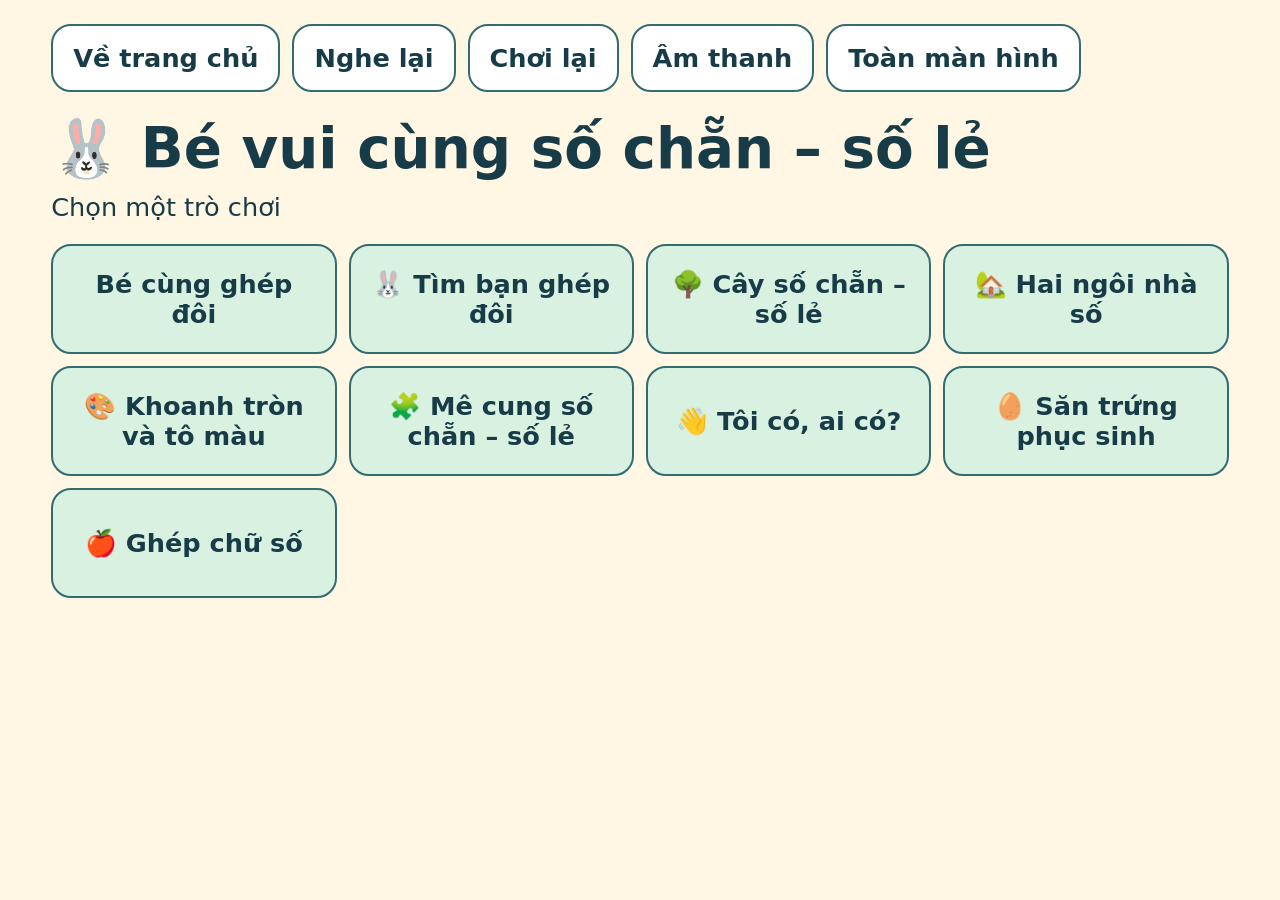
==== index.html @ 09d18425 "Add interactive lesson games and teaching material sources" ====
<!doctype html>
<html lang="vi"><meta charset="utf-8"><meta name="viewport" content="width=device-width,initial-scale=1">
<title>Bé vui cùng số chẵn – số lẻ</title><link rel="stylesheet" href="game.css">
<main>
<header><button id="home">Về trang chủ</button><button id="read">Nghe lại</button><button id="restart">Chơi lại</button><button id="sound" aria-pressed="true">Âm thanh</button><button id="full">Toàn màn hình</button></header>
<h1 id="title"></h1><p id="prompt"></p><section id="board"></section><p id="feedback" role="status"></p>
</main><script src="questions.js"></script><script src="game.js"></script></html>
---- game.css ----
*{box-sizing:border-box}body{margin:0;background:#fff6e3;color:#173c47;font:clamp(18px,2vw,28px) system-ui,sans-serif}
main{max-width:1440px;margin:auto;padding:24px 4vw}header,#board,.choices{display:flex;flex-wrap:wrap;gap:12px}h1{margin:24px 0 8px;font-size:clamp(32px,4.4vw,64px)}p{margin:10px 0 22px}
button,a{display:inline-grid;place-items:center;min-width:68px;min-height:68px;padding:10px 20px;border:2px solid #326b70;border-radius:20px;background:#fff;color:inherit;font:inherit;font-weight:700;text-decoration:none;cursor:pointer;touch-action:manipulation}
button:focus-visible,a:focus-visible{outline:4px solid #b66500;outline-offset:3px}button:disabled{opacity:.7;cursor:default}
.module{min-height:110px;background:#d9f1e1;text-align:center}.menu{display:grid!important;grid-template-columns:repeat(auto-fit,minmax(min(100%,250px),1fr))}
.token{font-size:1.5em;background:#fff3c8}.drag{touch-action:none}.active{outline:4px solid #b66500;outline-offset:3px}.done{background:#b9ebce}.circled{border:5px solid #147261}.painted{background:#ffd49e}.target{min-height:110px;background:#d9f1e1}.maze{display:grid!important;grid-template-columns:repeat(3,minmax(68px,110px));gap:12px}.stack{width:100%}.apples{display:grid;grid-template-columns:repeat(2,1fr);gap:3px}.apples span{font-size:.9em}.rabbit{font-size:1.2em}#feedback{min-height:2em;color:#155943;font-weight:700}
@media print{header,#feedback{display:none}body{background:white}}
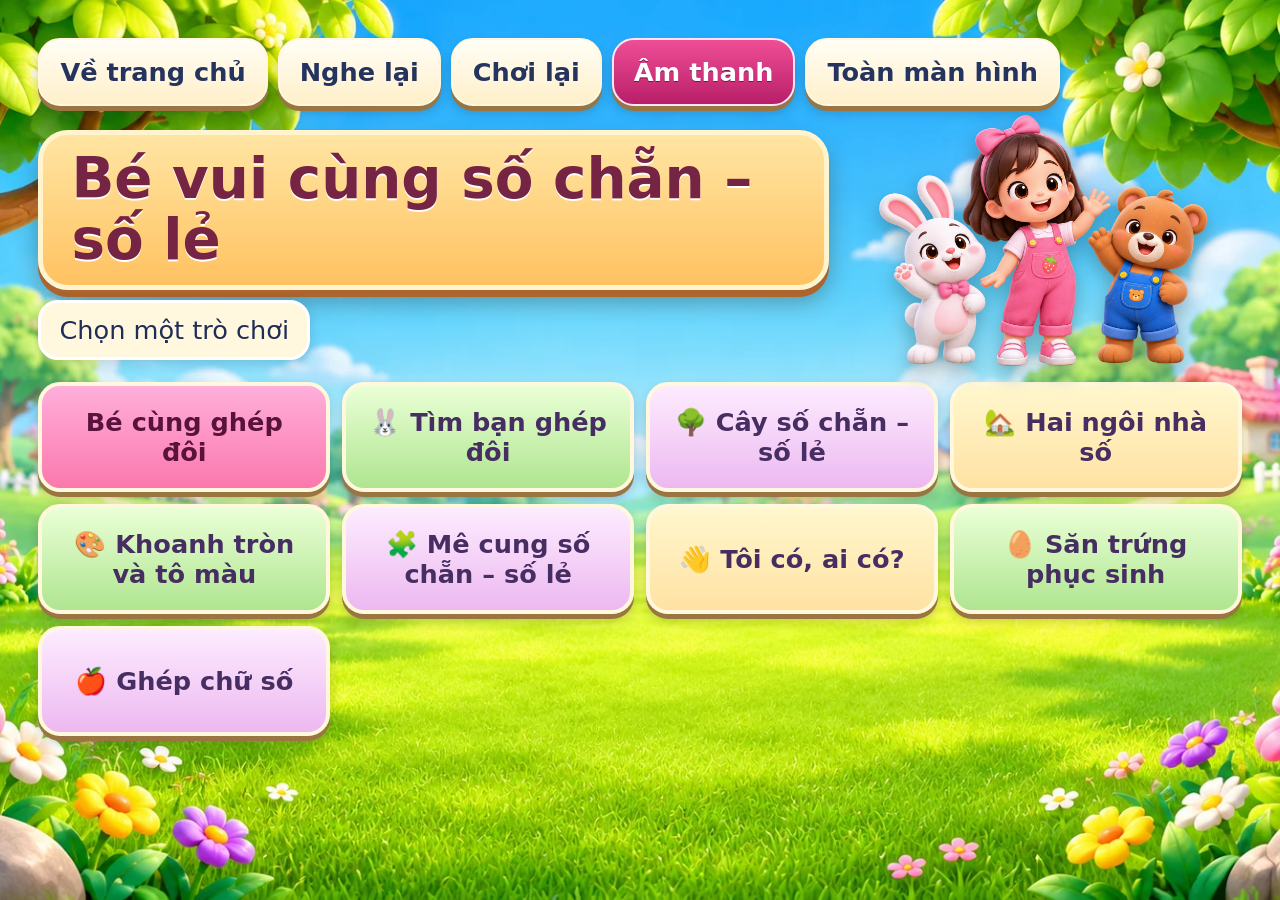
==== commit 997cfb1b: "Redesign learning game and slides for the V2 garden" ====
--- a/index.html
+++ b/index.html
@@ -1,7 +1,8 @@
 <!doctype html>
 <html lang="vi"><meta charset="utf-8"><meta name="viewport" content="width=device-width,initial-scale=1">
 <title>Bé vui cùng số chẵn – số lẻ</title><link rel="stylesheet" href="game.css">
-<main>
+<link rel="stylesheet" href="v2.css"><main>
 <header><button id="home">Về trang chủ</button><button id="read">Nghe lại</button><button id="restart">Chơi lại</button><button id="sound" aria-pressed="true">Âm thanh</button><button id="full">Toàn màn hình</button></header>
-<h1 id="title"></h1><p id="prompt"></p><section id="board"></section><p id="feedback" role="status"></p>
+<div id="hero" class="home-hero"><div><h1 id="title"></h1><p id="prompt"></p></div><img class="cast" src="art/cast.webp" alt="Bé gái, Thỏ Trắng và Gấu Nâu"></div><section id="board"></section><p id="feedback" role="status"></p>
 </main><script src="questions.js"></script><script src="game.js"></script></html>
+
--- a/v2.css
+++ b/v2.css
@@ -0,0 +1,27 @@
+body{background:#8ddcf4 url(art/garden.webp) center/cover fixed no-repeat;color:#202d58}
+main{max-width:1500px;padding:clamp(16px,3vw,44px);position:relative}
+header{gap:10px}
+h1{width:fit-content;max-width:100%;padding:14px 28px;background:linear-gradient(#ffe5a3,#ffc261);border:5px solid #fff4cd;border-radius:30px;box-shadow:0 7px 0 #ad642d,0 12px 22px #38281055;color:#762444;text-shadow:0 2px white;line-height:1.08}
+button,a{background:linear-gradient(#fffdf5,#fff0ca);border:2px solid #fff8df;color:#25335f;box-shadow:0 5px 0 #9a7542,0 7px 12px #1b223737;border-radius:22px}
+button:active,a:active{transform:translateY(3px);box-shadow:0 2px 0 #9a7542}
+button[aria-pressed=true],.primary{color:white;background:linear-gradient(#ef4e96,#b81f68);border-color:#ffe5f5;text-shadow:0 1px #7a174a}
+#prompt,#status,#feedback:not(:empty){background:#fff8df;border:3px solid white;border-radius:20px;padding:12px 18px;width:fit-content;box-shadow:0 3px 12px #23324c30}
+.cast{width:min(38vw,460px);max-height:260px;object-fit:contain;object-position:bottom;filter:drop-shadow(0 8px 10px #264a5166)}
+.home-hero{display:flex;align-items:center;justify-content:space-between;gap:15px}
+.home-hero .cast{display:none}
+.home-hero.is-home .cast{display:block}
+.module{background:linear-gradient(#fff7ce,#ffe2a3);color:#472e62;border:4px solid #fff8dc}
+.module:nth-child(3n+2){background:linear-gradient(#eaffd6,#afe590)}
+.module:nth-child(3n){background:linear-gradient(#fdecff,#edb8f1)}
+.module:first-child{background:linear-gradient(#ffafda,#fb78ad);color:#59123b}
+.token{background:linear-gradient(#fff9df,#ffd878);color:#722f37}
+.target,.done{background:linear-gradient(#f0ffd8,#a8e481)}
+.circled{border:5px solid #147261}.painted{background:#ffb8d7}
+.activity{grid-template-columns:auto minmax(0,1fr);gap:28px}
+#frame{border:5px solid #ed9451;background:#fff2d2;padding:10px;box-shadow:0 8px 0 #b96931,0 12px 18px #16474a44}
+.cell{background:#fffaf0;border-color:#f0c38b;width:clamp(48px,7vh,78px)}
+.bead{border-color:#b72835;background:radial-gradient(circle at 38% 38%,#671326 4%,transparent 7%),radial-gradient(circle at 62% 38%,#671326 4%,transparent 7%),radial-gradient(circle at 38% 62%,#671326 4%,transparent 7%),radial-gradient(circle at 62% 62%,#671326 4%,transparent 7%),radial-gradient(circle at 30% 22%,#ffa17d,#f74a46 52%,#c22433);box-shadow:0 4px 0 #942331,inset 0 0 0 3px #ff9373}
+.paired .cell{background:#e1f8a8;border-color:#80ad36}
+.extra{outline:5px solid #ee9012;outline-offset:0}
+.play-cast{display:block;max-height:min(24vh,225px);margin-top:12px}
+@media(max-width:680px){.home-hero{display:block}.home-hero .cast{width:70vw}.activity{grid-template-columns:1fr}.play-cast{display:none}}
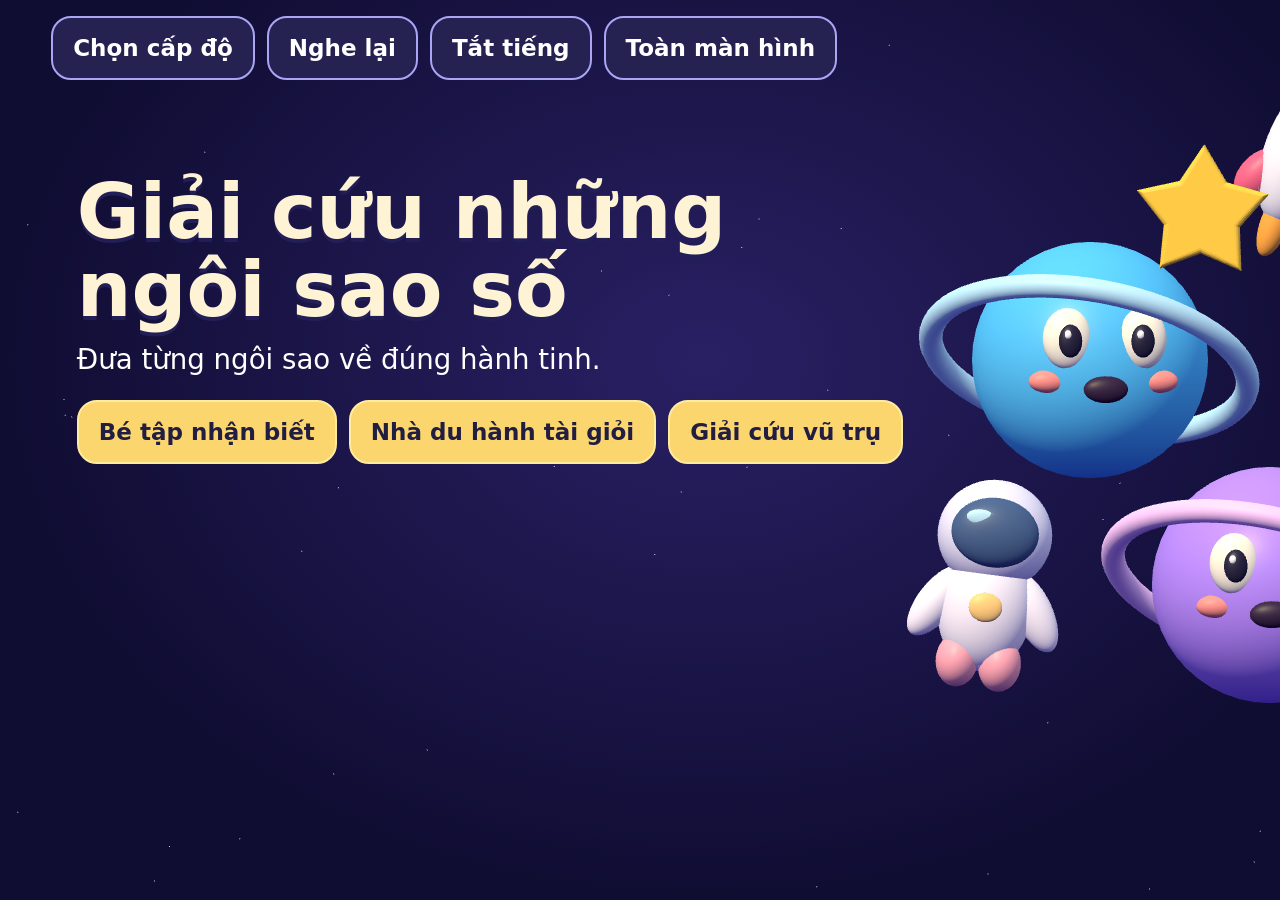
==== commit 7b2ce7be: "Publish V3 star rescue adventure" ====
--- a/index.html
+++ b/index.html
@@ -1,8 +1,7 @@
-<!doctype html>
-<html lang="vi"><meta charset="utf-8"><meta name="viewport" content="width=device-width,initial-scale=1">
-<title>Bé vui cùng số chẵn – số lẻ</title><link rel="stylesheet" href="game.css">
-<link rel="stylesheet" href="v2.css"><main>
-<header><button id="home">Về trang chủ</button><button id="read">Nghe lại</button><button id="restart">Chơi lại</button><button id="sound" aria-pressed="true">Âm thanh</button><button id="full">Toàn màn hình</button></header>
-<div id="hero" class="home-hero"><div><h1 id="title"></h1><p id="prompt"></p></div><img class="cast" src="art/cast.webp" alt="Bé gái, Thỏ Trắng và Gấu Nâu"></div><section id="board"></section><p id="feedback" role="status"></p>
-</main><script src="questions.js"></script><script src="game.js"></script></html>
-
+<!doctype html><html lang="vi"><meta charset="utf-8"><meta name="viewport" content="width=device-width,initial-scale=1"><title>Giải cứu những ngôi sao số</title><link rel="stylesheet" href="style.css">
+<main><canvas id="space" aria-hidden="true"></canvas><header><button id="levels">Chọn cấp độ</button><button id="listen">Nghe lại</button><button id="mute" aria-pressed="false">Tắt tiếng</button><button id="fullscreen">Toàn màn hình</button></header>
+<section id="welcome"><h1>Giải cứu những<br>ngôi sao số</h1><p>Đưa từng ngôi sao về đúng hành tinh.</p><div class="level-list"><button data-level="1">Bé tập nhận biết</button><button data-level="2">Nhà du hành tài giỏi</button><button data-level="3">Giải cứu vũ trụ</button></div></section>
+<section id="mission" hidden><div class="mission-head"><h1 id="level-title"></h1><p id="progress"></p></div><div id="field"><button id="even" class="planet" aria-label="Hành tinh Chẵn">Hành tinh Chẵn</button><button id="star" aria-label="Ngôi sao số"><span id="number"></span></button><button id="odd" class="planet" aria-label="Hành tinh Lẻ">Hành tinh Lẻ</button></div><footer><button id="help">Xem ghép đôi</button><p id="feedback" role="status"></p><button id="next" hidden>Ngôi sao tiếp theo</button></footer></section>
+<section id="victory" hidden><h1>Giải cứu thành công!</h1><p>Cả 10 ngôi sao đã về nhà.</p><button id="replay">Chơi lại</button><button id="other">Chọn cấp độ</button></section>
+<dialog id="hint"><h2>Cùng ghép đôi</h2><div id="ten" aria-label="Khung dọc 2 cột, 5 hàng"></div><p id="hint-text"></p><button id="step">Ghép một đôi</button><button id="close">Quay lại</button></dialog>
+</main><script src="vendor/three.min.js"></script><script src="space.js"></script><script src="game.js"></script></html>
--- a/style.css
+++ b/style.css
@@ -0,0 +1,3 @@
+*{box-sizing:border-box}[hidden]{display:none!important}body{margin:0;background:#100d33;color:#fff;font:clamp(17px,1.8vw,26px) system-ui,sans-serif}main{min-height:100svh;isolation:isolate;position:relative;overflow:hidden;background:radial-gradient(ellipse at 55% 40%,#292064,#100d33 70%)}canvas{position:absolute;inset:0;width:100%;height:100%;z-index:-1}header,footer{display:flex;align-items:center;gap:12px;padding:16px clamp(18px,4vw,64px);flex-wrap:wrap}button{border:2px solid #aaa6f5;border-radius:20px;background:#252251;color:white;font:inherit;font-weight:750;min-height:64px;min-width:64px;padding:8px 20px;cursor:pointer;touch-action:manipulation}button:hover{background:#38346e}button:focus-visible{outline:4px solid #ffdc76;outline-offset:4px}button[aria-pressed=true]{border-color:#ffdc76}h1{margin:0;font-size:clamp(32px,6vw,86px);line-height:1.02;color:#fff3d6;text-shadow:0 4px #221f57}p{margin:.5em 0}#welcome,#victory{padding:clamp(24px,6vw,110px);max-width:1100px}#welcome p,#victory p{font-size:1.2em} .level-list{display:flex;flex-wrap:wrap;gap:12px;margin-top:24px}.level-list button,#next{background:#fbd56e;color:#221e42;border-color:#ffeb9e}#mission{display:grid;grid-template-rows:auto 1fr auto;min-height:calc(100svh - 96px)}.mission-head{text-align:center}.mission-head h1{font-size:clamp(30px,4vw,54px)}#progress{color:#ffdf88;font-weight:750}#field{min-height:clamp(270px,52vh,580px);display:grid;grid-template-columns:1fr .8fr 1fr;gap:8px;align-items:center;justify-items:center;padding:0 3vw}.planet{width:min(100%,340px);height:min(40vh,330px);background:transparent;border:0;display:flex;align-items:flex-end;justify-content:center;text-shadow:0 2px 5px #000;position:relative}.planet:hover{background:#ffffff13}.planet::after{content:"";position:absolute;inset:0;border-radius:30px;border:2px solid transparent}.planet:hover::after{border-color:#ffffff40}#star{width:clamp(90px,17vw,250px);height:clamp(90px,17vw,250px);border:0;background:transparent;color:#30234d;font-size:clamp(46px,8vw,115px);text-shadow:0 2px #fff2a8;touch-action:none;display:grid;place-items:center;z-index:1}#star.selected{outline:4px solid #ffda70;outline-offset:4px}#star:disabled{opacity:.35}#feedback{flex:1;min-width:200px;padding:10px 15px;background:#19163de6;border-radius:16px}dialog{background:#272455;color:white;border:2px solid #aba4f6;border-radius:24px;text-align:center;max-width:94vw;padding:18px}dialog::backdrop{background:#0b0929c9}dialog h2{margin:.1em 0 .4em}#ten{display:grid;grid-template-columns:repeat(2,52px);gap:5px;justify-content:center}.cell{aspect-ratio:1;border:2px solid #9f99dd;border-radius:9px;display:grid;place-items:center}.cell.filled::before{content:"";width:66%;aspect-ratio:1;border-radius:50%;background:radial-gradient(circle at 32% 25%,#fff5ad,#ffd249 50%,#a96b0f)}.cell.paired{background:#225c64}.cell.leftover{outline:3px solid #ffcf5c}.shake{animation:shake .24s ease-in-out}@keyframes shake{30%{transform:translateX(-8px)}70%{transform:translateX(8px)}}@media(max-width:650px){header,footer{padding:10px}.planet{padding:6px;font-size:16px}button{padding:6px 10px}.mission-head{padding-top:10px}}
+.flat .planet{background:radial-gradient(circle at 30% 25%,#87dcff,#2a63ba 65%,#17306a);border-radius:50%;max-width:260px}.flat #odd{background:radial-gradient(circle at 30% 25%,#ddafff,#7d49b5 65%,#362358)}.flat #star{background:#ffdc6e;clip-path:polygon(50% 0%,64% 32%,99% 37%,74% 62%,81% 98%,50% 82%,19% 98%,26% 62%,1% 37%,36% 32%)}
+
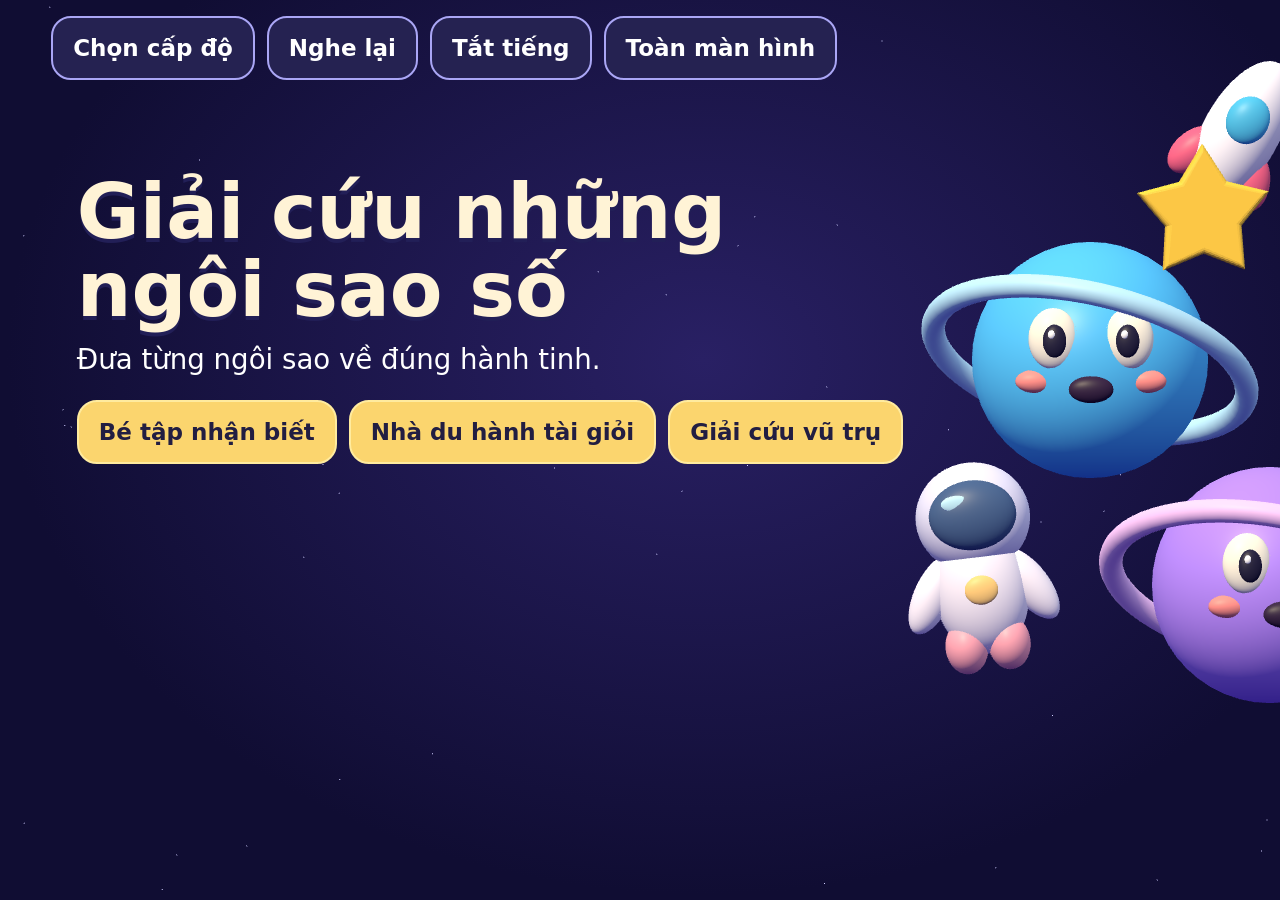
==== commit 6f5c6f2c: "Use Onter Ngoc Linh narration throughout the game" ====
--- a/index.html
+++ b/index.html
@@ -4,4 +4,5 @@
 <section id="mission" hidden><div class="mission-head"><h1 id="level-title"></h1><p id="progress"></p></div><div id="field"><button id="even" class="planet" aria-label="Hành tinh Chẵn">Hành tinh Chẵn</button><button id="star" aria-label="Ngôi sao số"><span id="number"></span></button><button id="odd" class="planet" aria-label="Hành tinh Lẻ">Hành tinh Lẻ</button></div><footer><button id="help">Xem ghép đôi</button><p id="feedback" role="status"></p><button id="next" hidden>Ngôi sao tiếp theo</button></footer></section>
 <section id="victory" hidden><h1>Giải cứu thành công!</h1><p>Cả 10 ngôi sao đã về nhà.</p><button id="replay">Chơi lại</button><button id="other">Chọn cấp độ</button></section>
 <dialog id="hint"><h2>Cùng ghép đôi</h2><div id="ten" aria-label="Khung dọc 2 cột, 5 hàng"></div><p id="hint-text"></p><button id="step">Ghép một đôi</button><button id="close">Quay lại</button></dialog>
-</main><script src="vendor/three.min.js"></script><script src="space.js"></script><script src="game.js"></script></html>
+</main><script src="vendor/three.min.js"></script><script src="space.js"></script><script src="assets/audio/ngoc-linh/clips.js"></script>
+<script src="game.js"></script></html>
